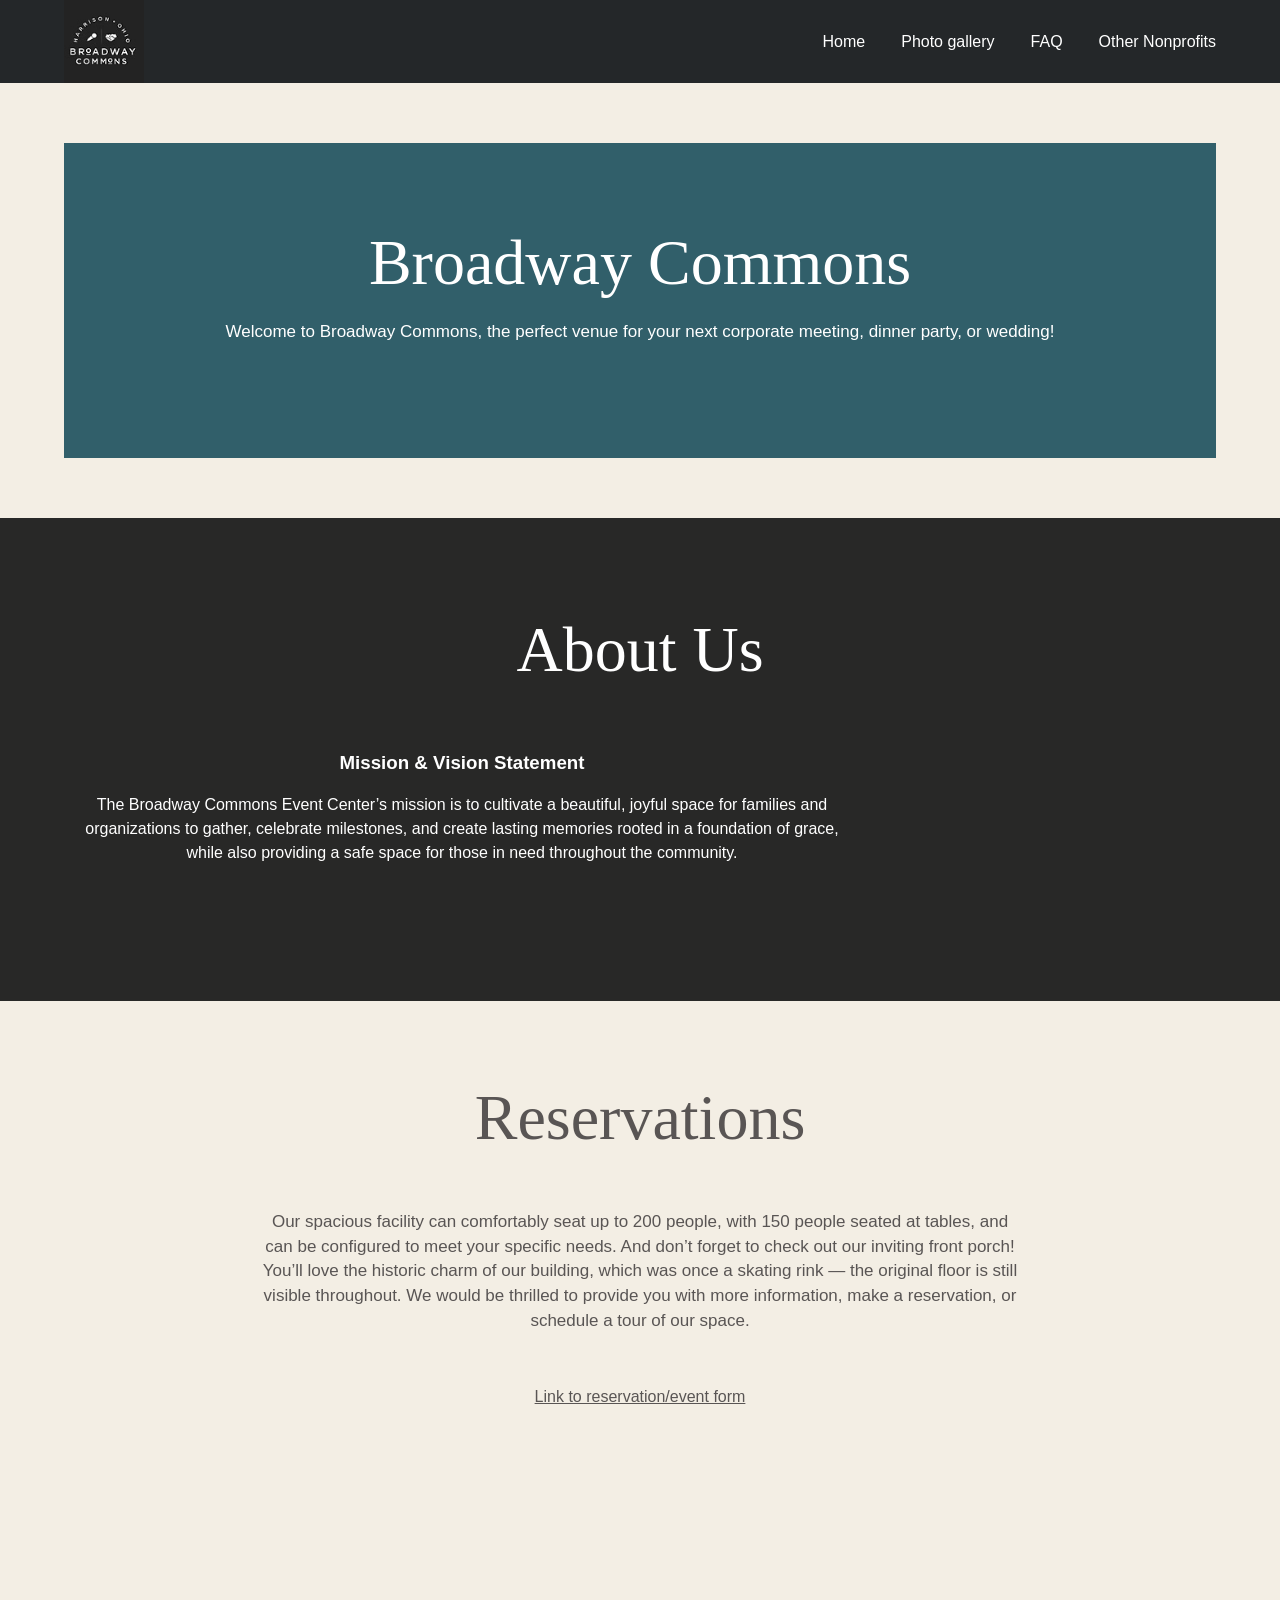
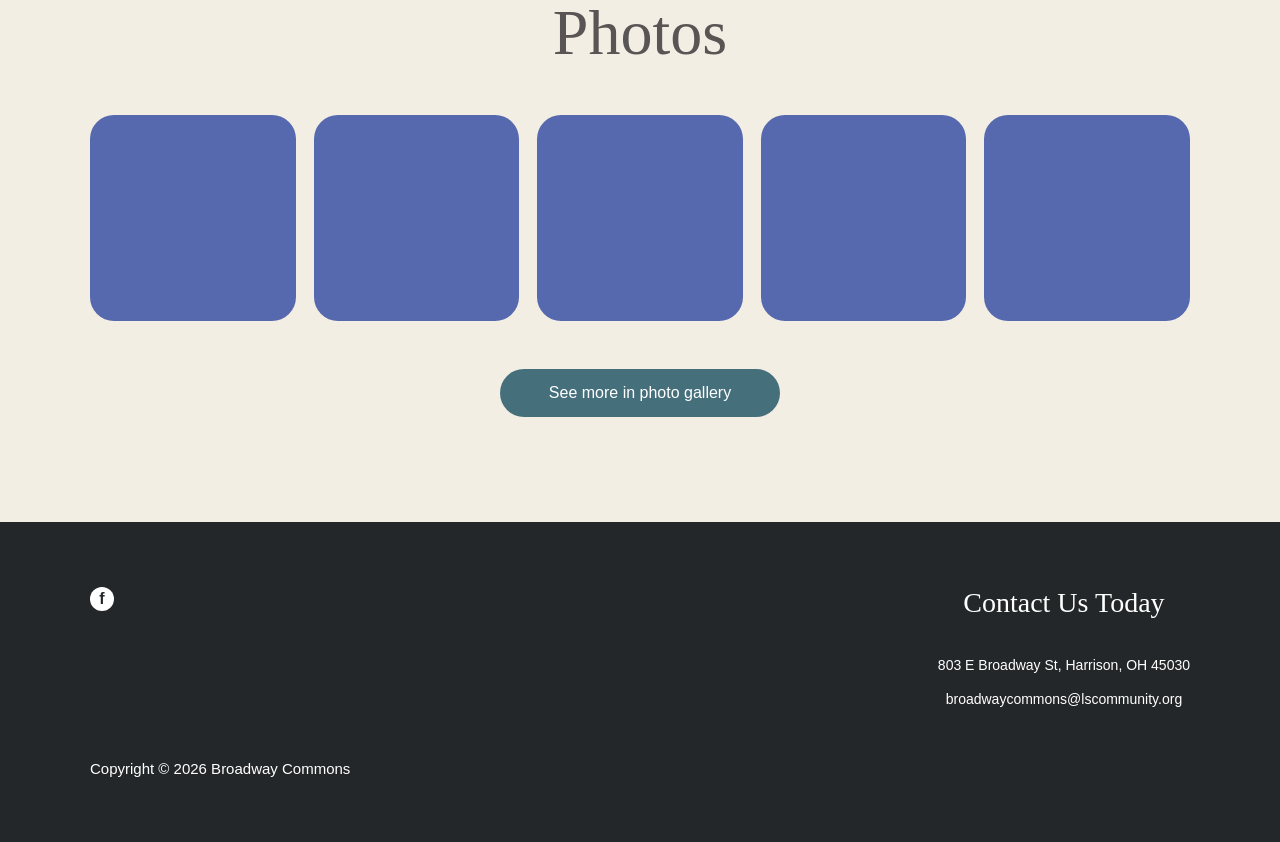
==== index.html @ 58b5e984 "Update index.html" ====
<!DOCTYPE html>
<html lang="en">
<head>
  <meta charset="UTF-8">
  <meta name="viewport" content="width=device-width, initial-scale=1.0">

  <title>Broadway Commons</title>

  <link rel="stylesheet" href="styles.css">
  <script src="script.js" defer></script>
</head>

<body>

  <header class="site-header">
    <div class="header-container">

      <a class="logo" href="index.html" aria-label="Return to the Broadway Commons homepage">
  <img
    src="images/broadway-commons-logo.jpg"
    alt="Broadway Commons"
  >
</a>

      <button
        class="mobile-menu-button"
        type="button"
        aria-expanded="false"
        aria-controls="main-navigation"
      >
        Menu
      </button>

      <nav id="main-navigation" class="main-navigation">
        <a href="index.html" class="active">Home</a>
        <a href="photo-gallery.html">Photo gallery</a>
        <a href="faq.html">FAQ</a>

        <div class="nav-dropdown">
          <button
            class="dropdown-button"
            type="button"
            aria-expanded="false"
          >
            Other Nonprofits
          </button>

          <div class="dropdown-menu">
            <a
              href="https://reachoutpregnancy.com/"
              target="_blank"
              rel="noopener noreferrer"
            >
              Reach Out
            </a>

            <a
              href="https://www.lscommunity.org/cr"
              target="_blank"
              rel="noopener noreferrer"
            >
              Celebrate Recovery
            </a>

            <a
              href="https://www.lscommunity.org/localimpact"
              target="_blank"
              rel="noopener noreferrer"
            >
              Food Pantry
            </a>
          </div>
        </div>
      </nav>

    </div>
  </header>

  <main>

    <section class="hero">
      <div class="hero-content">
        <h1>Broadway Commons</h1>

        <p>
          <p>
  Welcome to Broadway Commons, the perfect venue for your next
  corporate meeting, dinner party, or wedding!
</p>
        </p>
      </div>
    </section>

    <section class="about">
      <div class="section-container">
        <h2>About Us</h2>

       <div class="statements combined-statement">
  <article>
    <h3>Mission &amp; Vision Statement</h3>

    <p>
      The Broadway Commons Event Center’s mission is to cultivate
      a beautiful, joyful space for families and organizations to
      gather, celebrate milestones, and create lasting memories
      rooted in a foundation of grace, while also providing a safe
      space for those in need throughout the community.
    </p>
  </article>
</div>
          </article>
        </div>
      </div>
    </section>

    <section class="reservations">
      <div class="section-container">
        <h2>Reservations</h2>

        <p>
  Our spacious facility can comfortably seat up to 200 people,
  with 150 people seated at tables, and can be configured to meet
  your specific needs. And don’t forget to check out our inviting
  front porch! You’ll love the historic charm of our building,
  which was once a skating rink &mdash; the original floor is still
  visible throughout. We would be thrilled to provide you with more
  information, make a reservation, or schedule a tour of our space.
</p>

        <a class="btn" href="https://lscommunity.churchcenter.com/people/forms/927843">
  Link to reservation/event form
</a>
      </div>
    </section>

    <section class="photos">
      <div class="section-container">

        <!-- This heading is centered. -->
        <h2>Photos</h2>

        <div class="photo-grid">
          <div class="photo-placeholder"></div>
          <div class="photo-placeholder"></div>
          <div class="photo-placeholder"></div>
          <div class="photo-placeholder"></div>
          <div class="photo-placeholder"></div>
        </div>

        <a class="page-button" href="photo-gallery.html">
          See more in photo gallery
        </a>
      </div>
    </section>

  </main>

  <footer class="site-footer">
    <div class="footer-container">

      <div class="footer-left">
        <a class="facebook-icon" href="https://www.facebook.com/broadwaycommonsharrison/" aria-label="Facebook">
          f
        </a>

        <p>Copyright © 2026 Broadway Commons</p>
      </div>

      <div class="footer-contact">
        <h2>Contact Us Today</h2>

        <address>
          <span>803 E Broadway St,
Harrison, OH 45030</span>
          <span>broadwaycommons@lscommunity.org</span>
        </address>
      </div>

    </div>
  </footer>

</body>
</html>
---- styles.css ----
:root {
  --header-color: #242729;
  --dark-section: #282827;
  --hero-color: #315f6a;
  --page-background: #f3eee4;
  --heading-color: #595554;
  --button-color: #466f7c;
  --photo-color: #5669ae;
  --white: #ffffff;
}

* {
  box-sizing: border-box;
}

html {
  scroll-behavior: smooth;
}

body {
  margin: 0;
  background-color: var(--page-background);
  color: var(--heading-color);
  font-family: Arial, Helvetica, sans-serif;
}

a {
  color: inherit;
}

button {
  font: inherit;
}

h1,
h2,
h3,
p {
  margin-top: 0;
}

/* Header and navigation */

.site-header {
  width: 100%;
  background-color: var(--header-color);
  color: var(--white);
}

.header-container {
  width: min(1180px, 90%);
  min-height: 82px;
  margin: 0 auto;

  display: flex;
  align-items: center;
  justify-content: space-between;
}

.logo {
  color: var(--white);
  font-size: 12px;
  text-decoration: none;
}

.main-navigation {
  display: flex;
  align-items: center;
  gap: 36px;
}

.main-navigation > a,
.dropdown-button {
  border: 0;
  padding: 10px 0;
  background: transparent;
  color: var(--white);
  font-size: 16px;
  text-decoration: none;
  cursor: pointer;
}

.main-navigation > a:hover,
.main-navigation > a:focus-visible,
.dropdown-button:hover,
.dropdown-button:focus-visible {
  color: var(--white);
}

.main-navigation .active {
  color: var(--white);
}

.mobile-menu-button {
  display: none;
}

/* Other Nonprofits dropdown */

.nav-dropdown {
  position: relative;
}

.dropdown-button {
  display: block;
}

.dropdown-menu {
  position: absolute;
  top: 100%;
  right: 0;
  z-index: 100;

  min-width: 230px;
  padding: 10px 0;

  background-color: #000000;

  visibility: hidden;
  opacity: 0;
  pointer-events: none;

  transition:
    opacity 0.15s ease,
    visibility 0.15s ease;
}

/*
  This fills the small gap between the navigation item
  and the dropdown so the menu does not close unexpectedly.
*/
.dropdown-menu::before {
  content: "";
  position: absolute;
  right: 0;
  bottom: 100%;
  width: 100%;
  height: 10px;
}

.nav-dropdown:hover .dropdown-menu,
.nav-dropdown:focus-within .dropdown-menu,
.nav-dropdown.dropdown-open .dropdown-menu {
  visibility: visible;
  opacity: 1;
  pointer-events: auto;
}

.dropdown-menu a {
  display: block;
  width: 100%;
  padding: 12px 20px;

  background-color: #000000;
  color: var(--white);

  font-size: 16px;
  text-align: left;
  text-decoration: none;
  white-space: nowrap;
}

/* Links stay black and white when hovered. */

.dropdown-menu a:hover,
.dropdown-menu a:focus-visible {
  background-color: #000000;
  color: var(--white);
}

/* Hero */

.hero {
  padding: 60px 5%;
  background-color: var(--page-background);
}

.hero-content {
  min-height: 315px;
  padding: 85px 25px 60px;

  background-color: var(--hero-color);
  color: var(--white);

  text-align: center;
}

.hero h1 {
  margin-bottom: 22px;
  font-family: Georgia, "Times New Roman", serif;
  font-size: clamp(44px, 5vw, 70px);
  font-weight: 400;
  line-height: 1.1;
}

.hero p {
  margin-bottom: 0;
  font-size: 17px;
  line-height: 1.35;
}

/* Shared section styling */

.section-container {
  width: min(1160px, 90%);
  margin: 0 auto;
}

.about h2,
.reservations h2,
.photos h2 {
  font-family: Georgia, "Times New Roman", serif;
  font-size: clamp(45px, 5vw, 68px);
  font-weight: 400;
}

/* About section */

.about {
  padding: 95px 20px 120px;
  background-color: var(--dark-section);
  color: var(--white);
  text-align: center;
}

.about h2 {
  margin-bottom: 65px;
}

.about-columns {
  display: grid;
  grid-template-columns: repeat(2, 1fr);
  gap: 90px;
}

.about-column h3 {
  margin-bottom: 14px;
  font-size: 31px;
  font-weight: 400;
}

.about-column p {
  margin-bottom: 0;
  font-size: 17px;
  line-height: 1.4;
}

/* Reservations */

.reservations {
  padding: 80px 20px 120px;
  background-color: var(--page-background);
  text-align: center;
}

.reservations h2 {
  margin-bottom: 55px;
}

.reservations p {
  max-width: 730px;
  margin: 0 auto 55px;
  font-size: 17px;
  line-height: 1.45;
}

.page-button {
  display: inline-flex;
  min-width: 280px;
  min-height: 48px;
  padding: 12px 30px;

  align-items: center;
  justify-content: center;

  border-radius: 30px;
  background-color: var(--button-color);
  color: var(--white);

  font-size: 16px;
  text-decoration: none;
}

.page-button:hover,
.page-button:focus-visible {
  background-color: var(--button-color);
  color: var(--white);
}

/* Photos */

.photos {
  padding: 70px 20px 105px;
  background-color: var(--page-background);
  text-align: center;
}

/*
  The heading is centered over the entire photo section.
  There is no left padding or transform applied to it.
*/
.photos h2 {
  width: 100%;
  margin: 0 auto 45px;
  padding: 0;
  text-align: center;
}

.photo-grid {
  display: grid;
  grid-template-columns: repeat(5, 1fr);
  gap: 18px;

  width: min(1100px, 100%);
  margin: 0 auto 48px;
}

.photo-placeholder {
  width: 100%;
  aspect-ratio: 1 / 1;

  border-radius: 24px;
  background-color: var(--photo-color);
}

/* Footer */

.site-footer {
  padding: 65px 20px;
  background-color: var(--header-color);
  color: var(--white);
}

.footer-container {
  width: min(1100px, 90%);
  min-height: 190px;
  margin: 0 auto;

  display: flex;
  justify-content: space-between;
}

.footer-left {
  display: flex;
  flex-direction: column;
  justify-content: space-between;
}

.facebook-icon {
  display: flex;
  width: 24px;
  height: 24px;

  align-items: center;
  justify-content: center;

  border-radius: 50%;
  background-color: var(--white);
  color: var(--header-color);

  font-family: Arial, Helvetica, sans-serif;
  font-weight: 700;
  text-decoration: none;
}

.footer-left p {
  margin-bottom: 0;
  font-size: 15px;
}

.footer-contact {
  text-align: center;
}

.footer-contact h2 {
  margin-bottom: 38px;
  font-family: Georgia, "Times New Roman", serif;
  font-size: 28px;
  font-weight: 400;
}

.footer-contact address {
  display: flex;
  flex-direction: column;
  gap: 18px;

  font-size: 14px;
  font-style: normal;
}

/* Keyboard focus */

a:focus-visible,
button:focus-visible {
  outline: 3px solid #9ebcc4;
  outline-offset: 4px;
}

/* Tablet */

@media (max-width: 850px) {
  .main-navigation {
    gap: 22px;
  }

  .main-navigation > a,
  .dropdown-button {
    font-size: 14px;
  }

  .about-columns {
    gap: 40px;
  }

  .photo-grid {
    grid-template-columns: repeat(3, 1fr);
  }
}

/* Mobile */

@media (max-width: 650px) {
  .header-container {
    min-height: 70px;
    flex-wrap: wrap;
  }

  .mobile-menu-button {
    display: block;
    border: 1px solid var(--white);
    border-radius: 4px;
    padding: 7px 14px;

    background: transparent;
    color: var(--white);
    cursor: pointer;
  }

  .main-navigation {
    display: none;
    width: 100%;
    padding: 15px 0 25px;

    flex-direction: column;
    align-items: flex-start;
    gap: 12px;
  }

  .main-navigation.navigation-open {
    display: flex;
  }

  .nav-dropdown {
    width: 100%;
  }

  .dropdown-menu {
    position: static;
    display: none;

    width: 100%;
    min-width: 0;
    margin-top: 8px;

    visibility: visible;
    opacity: 1;
  }

  .nav-dropdown.dropdown-open .dropdown-menu {
    display: block;
  }

  .nav-dropdown:hover .dropdown-menu {
    display: none;
  }

  .nav-dropdown.dropdown-open:hover .dropdown-menu {
    display: block;
  }

  .hero {
    padding: 30px 0;
  }

  .hero-content {
    min-height: 280px;
    padding: 75px 25px 50px;
  }

  .hero p br,
  .about-column p br {
    display: none;
  }

  .about {
    padding: 65px 20px 80px;
  }

  .about h2 {
    margin-bottom: 45px;
  }

  .about-columns {
    grid-template-columns: 1fr;
    gap: 50px;
  }

  .about-column h3 {
    font-size: 26px;
  }

  .about-column p {
    max-width: 360px;
    margin: 0 auto;
  }

  .reservations {
    padding: 65px 20px 85px;
  }

  .reservations h2 {
    margin-bottom: 35px;
  }

  .photos {
    padding: 60px 20px 80px;
  }

  .photos h2 {
    margin-bottom: 35px;
  }

  .photo-grid {
    grid-template-columns: repeat(2, 1fr);
    max-width: 390px;
  }

  .photo-placeholder:last-child {
    grid-column: 1 / -1;
    width: calc((100% - 18px) / 2);
    justify-self: center;
  }

  .page-button {
    min-width: 240px;
  }

  .footer-container {
    min-height: 210px;
    gap: 35px;
  }

  .footer-contact h2 {
    font-size: 23px;
  }
}
.logo {
  display: inline-flex;
  align-items: center;
  text-decoration: none;
}

.logo {
  display: inline-flex;
  align-items: center;
  flex-shrink: 0;
  text-decoration: none;
}

.logo img {
  display: block;
  width: 80px;
  height: auto;
  object-fit: contain;
}
/* Photo gallery page */

.gallery-page {
  min-height: 100vh;
  padding-bottom: 100px;
  overflow: hidden;
  background-color: var(--page-background);
}

/* Featured carousel */

.featured-gallery {
  width: min(1200px, 94%);
  margin: 0 auto;
  padding: 75px 20px 55px;
  text-align: center;
}

.featured-gallery h1 {
  margin: 0 0 45px;
  color: var(--heading-color);
  font-family: Georgia, "Times New Roman", serif;
  font-size: clamp(48px, 6vw, 76px);
  font-weight: 400;
}

.featured-carousel {
  position: relative;
  width: 100%;
  max-width: 1050px;
  margin: 0 auto;
}

.featured-stage {
  position: relative;
  height: 320px;
  overflow: hidden;
  perspective: 1000px;
}

.featured-slide {
  position: absolute;
  top: 50%;
  left: 50%;

  width: 430px;
  height: 255px;

  display: flex;
  align-items: center;
  justify-content: center;

  border-radius: 4px;
  background-color: #6679a9;
  color: var(--white);

  font-size: 20px;

  opacity: 0;
  transform: translate(-50%, -50%) scale(0.65);
  transition:
    transform 0.7s ease,
    opacity 0.7s ease,
    filter 0.7s ease;

  box-shadow: 0 12px 30px rgba(0, 0, 0, 0.14);
}

.featured-slide:nth-child(2n) {
  background-color: #55757b;
}

.featured-slide:nth-child(3n) {
  background-color: #968b76;
}

.featured-slide img {
  width: 100%;
  height: 100%;
  border-radius: inherit;
  object-fit: cover;
}

.featured-arrow,
.event-arrow {
  position: absolute;
  z-index: 20;

  display: flex;
  align-items: center;
  justify-content: center;

  width: 46px;
  height: 46px;

  border: 0;
  border-radius: 50%;

  background-color: rgba(255, 255, 255, 0.88);
  color: #4a4a4a;

  font-size: 21px;
  cursor: pointer;

  box-shadow: 0 3px 10px rgba(0, 0, 0, 0.18);
}

.featured-arrow {
  top: 50%;
  transform: translateY(-50%);
}

.featured-previous {
  left: 12px;
}

.featured-next {
  right: 12px;
}

.featured-dots {
  display: flex;
  justify-content: center;
  gap: 9px;
  margin-top: 15px;
}

.featured-dot {
  width: 9px;
  height: 9px;
  border: 0;
  border-radius: 50%;

  background-color: #b2b2b2;
  cursor: pointer;
}

.featured-dot.active {
  background-color: var(--button-color);
}

/* Divider */

.gallery-divider {
  width: min(900px, 82%);
  margin: 10px auto 40px;
  border-top: 5px dotted #555555;
}

/* Event galleries */

.event-galleries {
  width: min(1080px, 90%);
  margin: 0 auto;
}

.event-gallery {
  margin-bottom: 62px;
}

.event-gallery h2 {
  margin: 0 0 22px;
  color: #4f4f4f;
  font-size: clamp(25px, 3vw, 37px);
  font-weight: 400;
}

.event-carousel {
  position: relative;
}

.event-track {
  display: grid;
  grid-auto-flow: column;
  grid-template-rows: repeat(2, 150px);
  grid-auto-columns: 170px;
  gap: 8px;

  overflow-x: auto;
  overscroll-behavior-inline: contain;
  scroll-behavior: smooth;
  scroll-snap-type: inline mandatory;

  scrollbar-width: none;
}

.event-track::-webkit-scrollbar {
  display: none;
}

.event-photo {
  min-width: 0;
  overflow: hidden;

  display: flex;
  align-items: center;
  justify-content: center;

  background-color: #6579aa;
  color: var(--white);

  font-size: 14px;
  scroll-snap-align: start;
}

.event-photo:nth-child(3n + 2) {
  background-color: #708e92;
}

.event-photo:nth-child(3n + 3) {
  background-color: #9a8d79;
}

.event-photo img {
  width: 100%;
  height: 100%;
  object-fit: cover;
}

.event-arrow {
  top: 50%;
  transform: translateY(-50%);
}

.event-previous {
  left: -23px;
}

.event-next {
  right: -23px;
}

.event-arrow:disabled {
  visibility: hidden;
  opacity: 0;
}

/* Gallery button hover */

.featured-arrow:hover,
.featured-arrow:focus-visible,
.event-arrow:hover,
.event-arrow:focus-visible {
  background-color: var(--white);
  color: #222222;
}

/* Gallery tablet layout */

@media (max-width: 850px) {
  .featured-stage {
    height: 280px;
  }

  .featured-slide {
    width: 350px;
    height: 220px;
  }

  .event-track {
    grid-template-rows: repeat(2, 135px);
    grid-auto-columns: 150px;
  }
}

/* Gallery mobile layout */

@media (max-width: 650px) {
  .gallery-page {
    padding-bottom: 65px;
  }

  .featured-gallery {
    width: 100%;
    padding: 55px 10px 40px;
  }

  .featured-gallery h1 {
    margin-bottom: 30px;
  }

  .featured-stage {
    height: 240px;
  }

  .featured-slide {
    width: 270px;
    height: 190px;
  }

  .featured-arrow {
    width: 39px;
    height: 39px;
  }

  .featured-previous {
    left: 5px;
  }

  .featured-next {
    right: 5px;
  }

  .gallery-divider {
    margin-bottom: 35px;
  }

  .event-galleries {
    width: 88%;
  }

  .event-gallery {
    margin-bottom: 48px;
  }

  .event-track {
    grid-template-rows: repeat(2, 115px);
    grid-auto-columns: 125px;
  }

  .event-previous {
    left: -18px;
  }

  .event-next {
    right: -18px;
  }

  .event-arrow {
    width: 38px;
    height: 38px;
    font-size: 17px;
  }
}

@media (prefers-reduced-motion: reduce) {
  .featured-slide,
  .event-track {
    transition: none;
    scroll-behavior: auto;
  }
}
/* FAQ page */

.faq-page {
  width: min(1150px, 90%);
  margin: 0 auto;
  padding: 25px 0 110px;
  color: #353231;
}

.faq-page > h1 {
  margin: 0 0 65px;
  text-align: center;

  color: var(--heading-color);
  font-family: Georgia, "Times New Roman", serif;
  font-size: clamp(58px, 7vw, 90px);
  font-weight: 400;
}

.faq-section {
  display: grid;
  grid-template-columns: minmax(280px, 0.8fr) minmax(380px, 1.2fr);
  gap: 100px;
  align-items: start;
}

.faq-section + .faq-section {
  margin-top: 85px;
}

.faq-content {
  max-width: 570px;
}

.faq-content h2 {
  margin: 0 0 12px;
  font-size: clamp(31px, 4vw, 43px);
  font-weight: 400;
}

.faq-item {
  padding: 16px 0 34px;
  border-bottom: 1px solid #888582;
}

.faq-item:last-of-type {
  border-bottom: 1px solid #888582;
}

.faq-number {
  margin: 0 0 5px;
  font-family: Georgia, "Times New Roman", serif;
  font-size: 24px;
}

.faq-item h3 {
  margin: 0 0 20px;
  font-family: Georgia, "Times New Roman", serif;
  font-size: 25px;
  line-height: 1.25;
}

.faq-item > p:not(.faq-number) {
  margin: 0 0 12px;
  font-size: 17px;
  line-height: 1.45;
}

.faq-item ul {
  margin: 8px 0 0;
  padding-left: 30px;
}

.faq-item li {
  margin-bottom: 7px;
  font-size: 17px;
  line-height: 1.3;
}

/* FAQ photo placeholders */

.faq-images {
  display: flex;
  flex-direction: column;
  align-items: center;
  gap: 45px;
  padding-top: 55px;
}

.faq-image-placeholder {
  width: min(310px, 100%);
  aspect-ratio: 1 / 1;

  display: flex;
  align-items: center;
  justify-content: center;

  border-radius: 24px;
  background-color: var(--photo-color);
  color: var(--white);

  font-size: 16px;
}

.faq-image-placeholder img {
  width: 100%;
  height: 100%;
  border-radius: inherit;
  object-fit: cover;
}

/* Second FAQ section */

.faq-space {
  grid-template-columns: minmax(380px, 1.2fr) minmax(280px, 0.8fr);
}

.faq-space .faq-images {
  padding-top: 100px;
}

.faq-contact-message {
  padding: 27px 10px 0;
}

.faq-contact-message h3 {
  margin: 0 0 3px;
  font-family: Georgia, "Times New Roman", serif;
  font-size: 23px;
}

.faq-contact-message p {
  max-width: 390px;
  margin: 0;
  font-size: 17px;
  line-height: 1.4;
}

/* FAQ tablet */

@media (max-width: 850px) {
  .faq-section,
  .faq-space {
    grid-template-columns: minmax(220px, 0.7fr) minmax(330px, 1.3fr);
    gap: 55px;
  }

  .faq-space {
    grid-template-columns: minmax(330px, 1.3fr) minmax(220px, 0.7fr);
  }

  .faq-image-placeholder {
    width: 240px;
  }
}

/* FAQ mobile */

@media (max-width: 650px) {
  .faq-page {
    width: 88%;
    padding-top: 45px;
    padding-bottom: 75px;
  }

  .faq-page > h1 {
    margin-bottom: 45px;
  }

  .faq-section,
  .faq-space {
    display: flex;
    flex-direction: column;
    gap: 40px;
  }

  .faq-section + .faq-section {
    margin-top: 65px;
  }

  .faq-renting .faq-images {
    order: 2;
  }

  .faq-renting .faq-content {
    order: 1;
  }

  .faq-space .faq-content {
    order: 1;
  }

  .faq-space .faq-images {
    order: 2;
  }

  .faq-content {
    width: 100%;
    max-width: none;
  }

  .faq-content h2 {
    font-size: 34px;
  }

  .faq-item h3 {
    font-size: 22px;
  }

  .faq-item > p:not(.faq-number),
  .faq-item li,
  .faq-contact-message p {
    font-size: 16px;
  }

  .faq-images,
  .faq-space .faq-images {
    width: 100%;
    padding-top: 0;

    display: grid;
    grid-template-columns: repeat(2, 1fr);
    gap: 15px;
  }

  .faq-image-placeholder {
    width: 100%;
  }
}

.combined-statement {
  grid-template-columns: 1fr;
  max-width: 760px;
}

.combined-statement article {
  width: 100%;
  max-width: 760px;
  margin: 0 auto;
}

.combined-statement p {
  line-height: 1.5;
}

.reservations p {
  max-width: 760px;
}
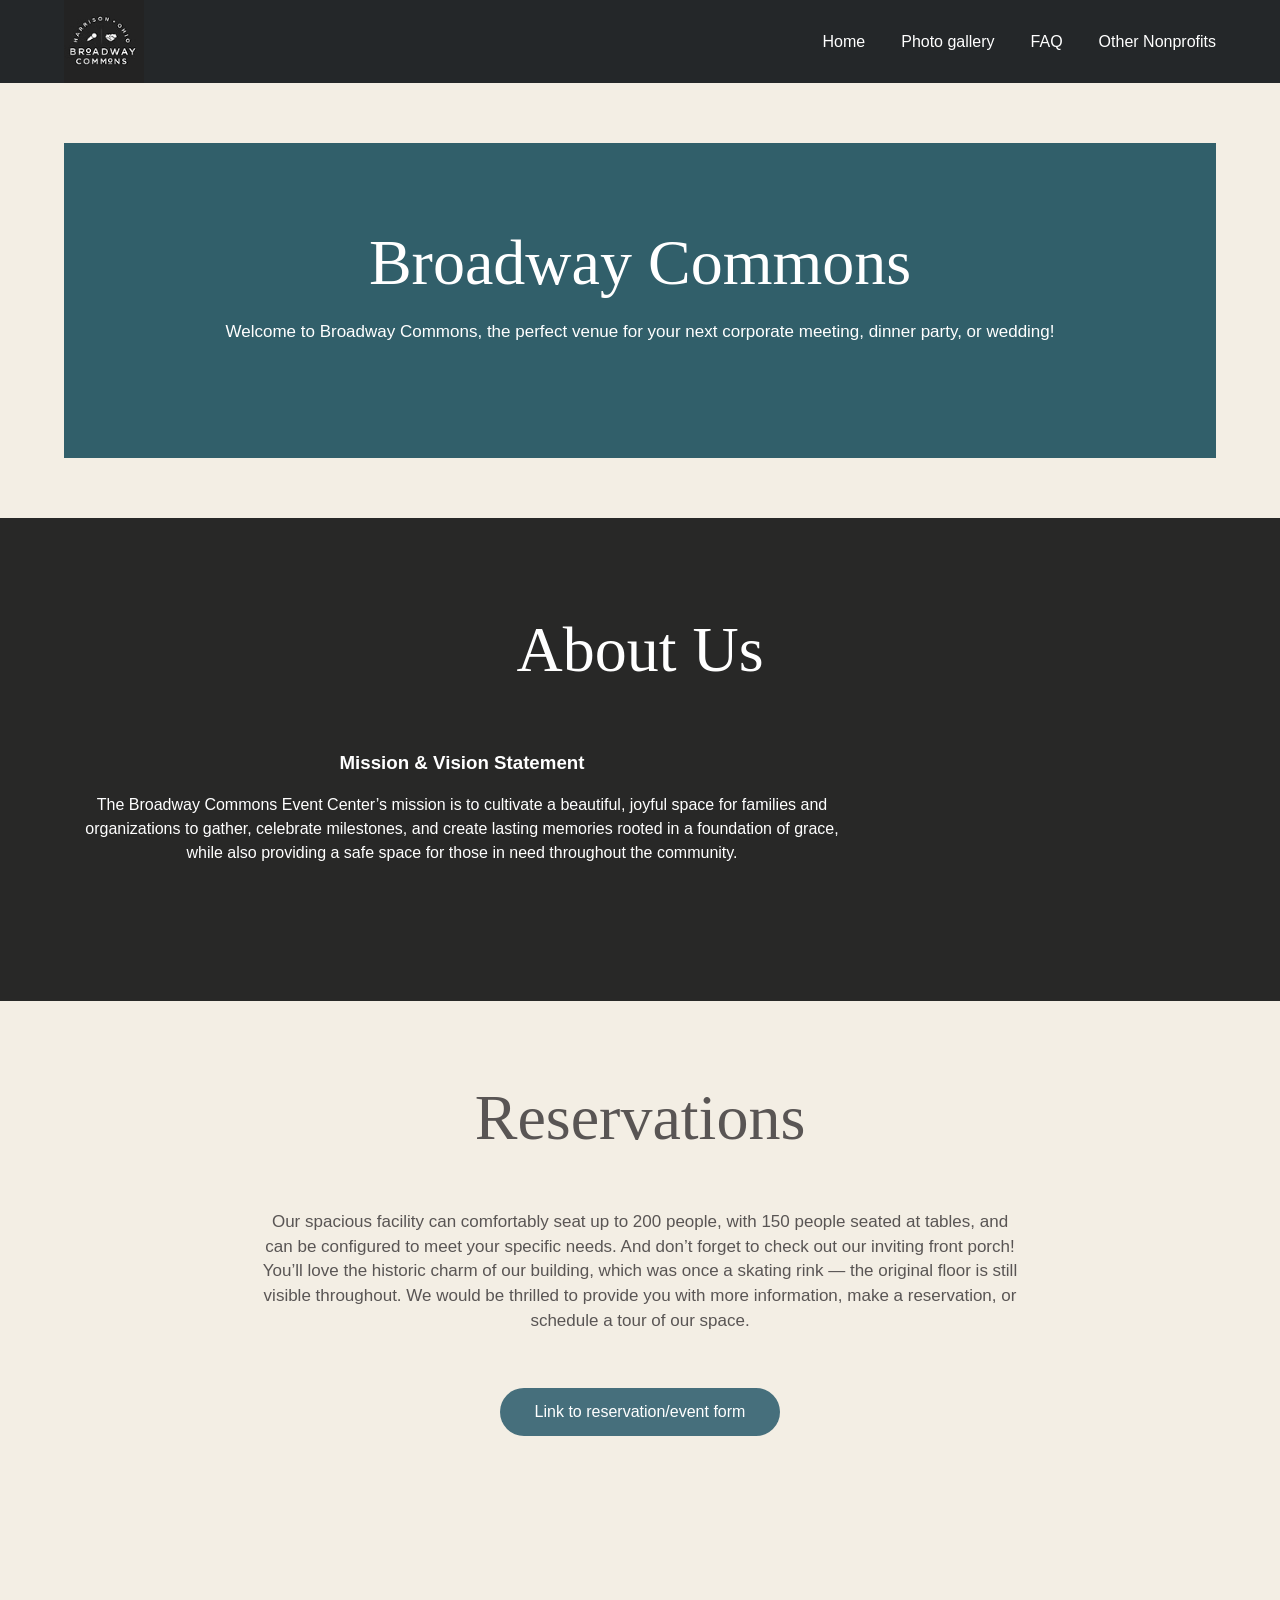
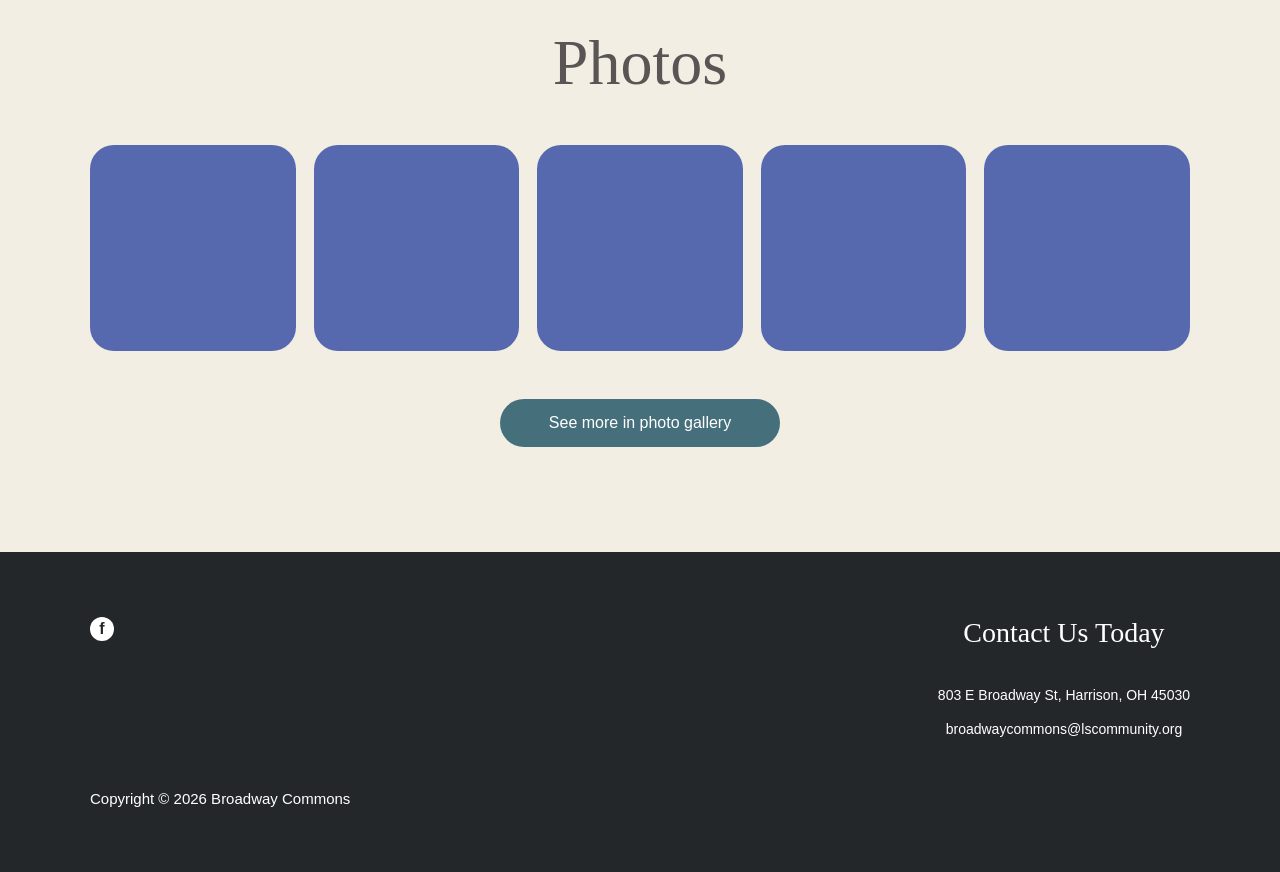
==== commit 86634d03: "Update index.html" ====
--- a/index.html
+++ b/index.html
@@ -127,7 +127,7 @@
   information, make a reservation, or schedule a tour of our space.
 </p>
 
-        <a class="btn" href="https://lscommunity.churchcenter.com/people/forms/927843">
+        <a class="page-button" href="https://lscommunity.churchcenter.com/people/forms/927843">
   Link to reservation/event form
 </a>
       </div>
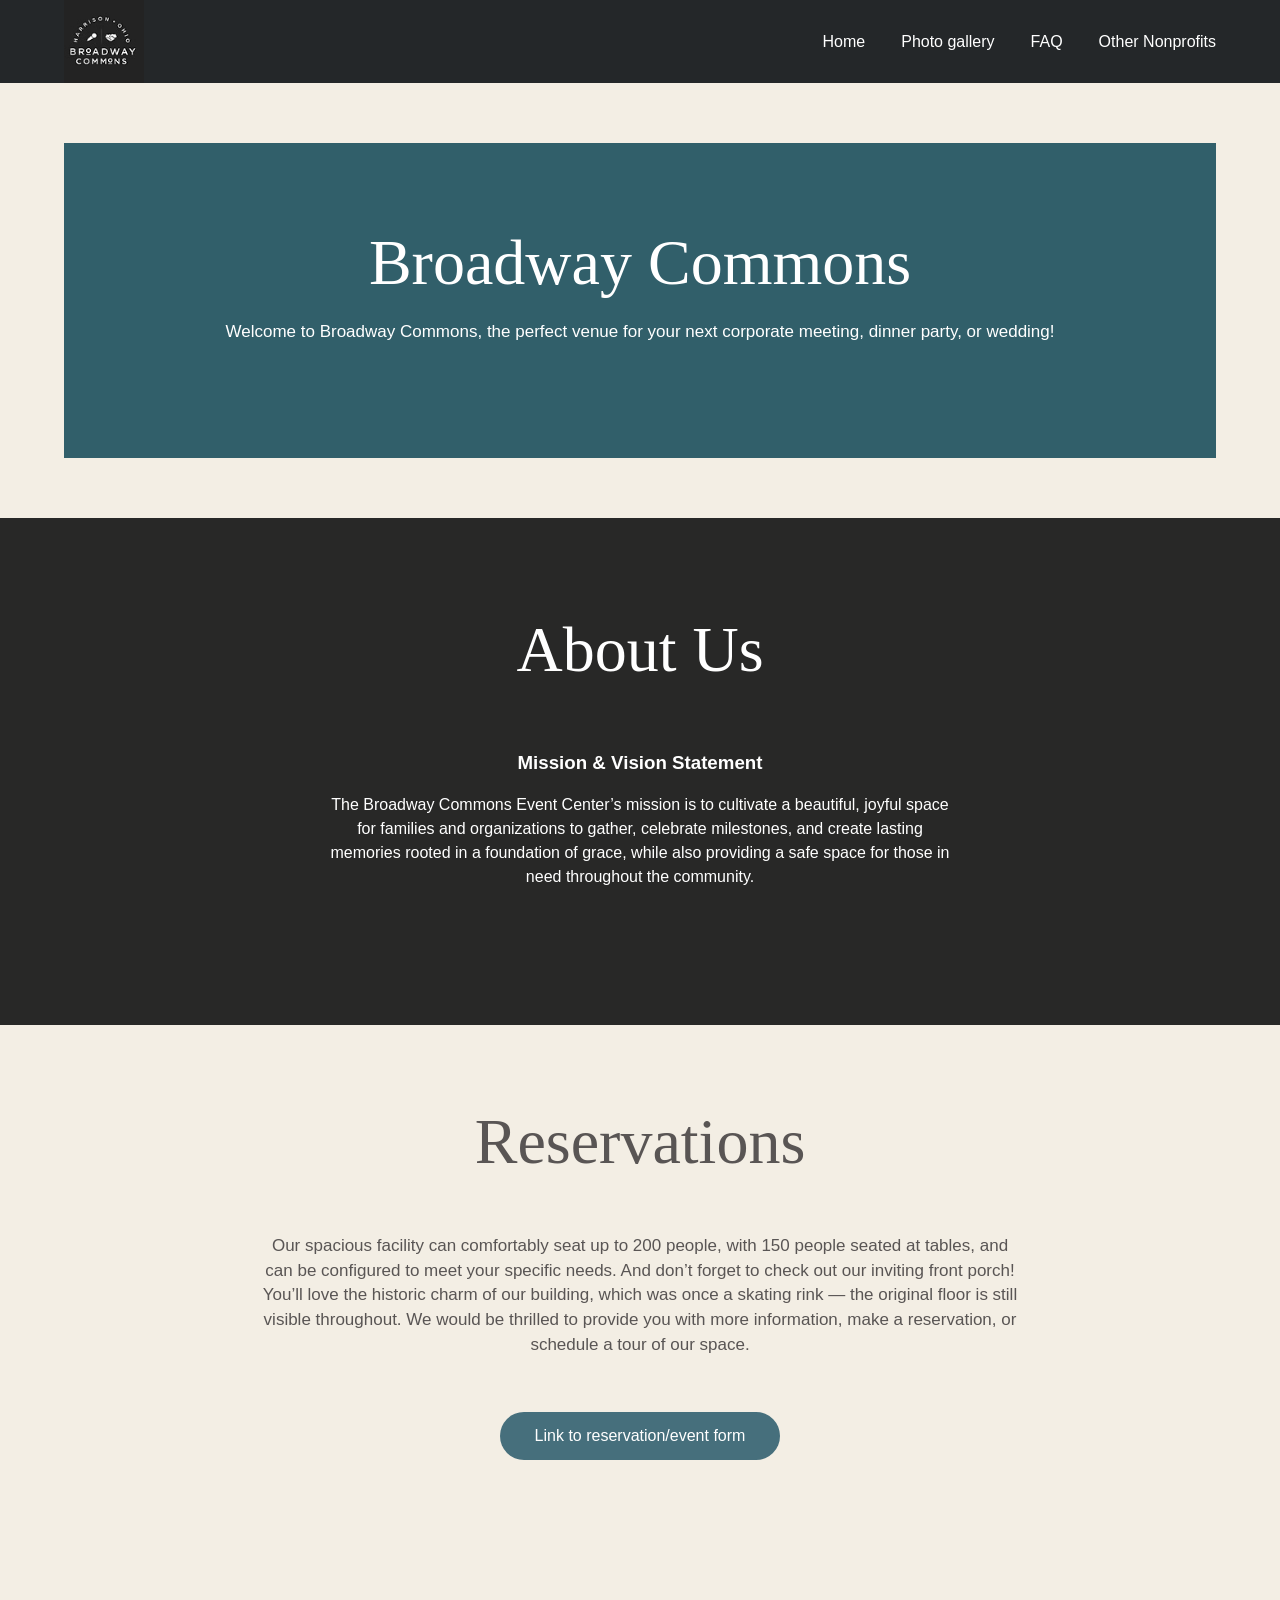
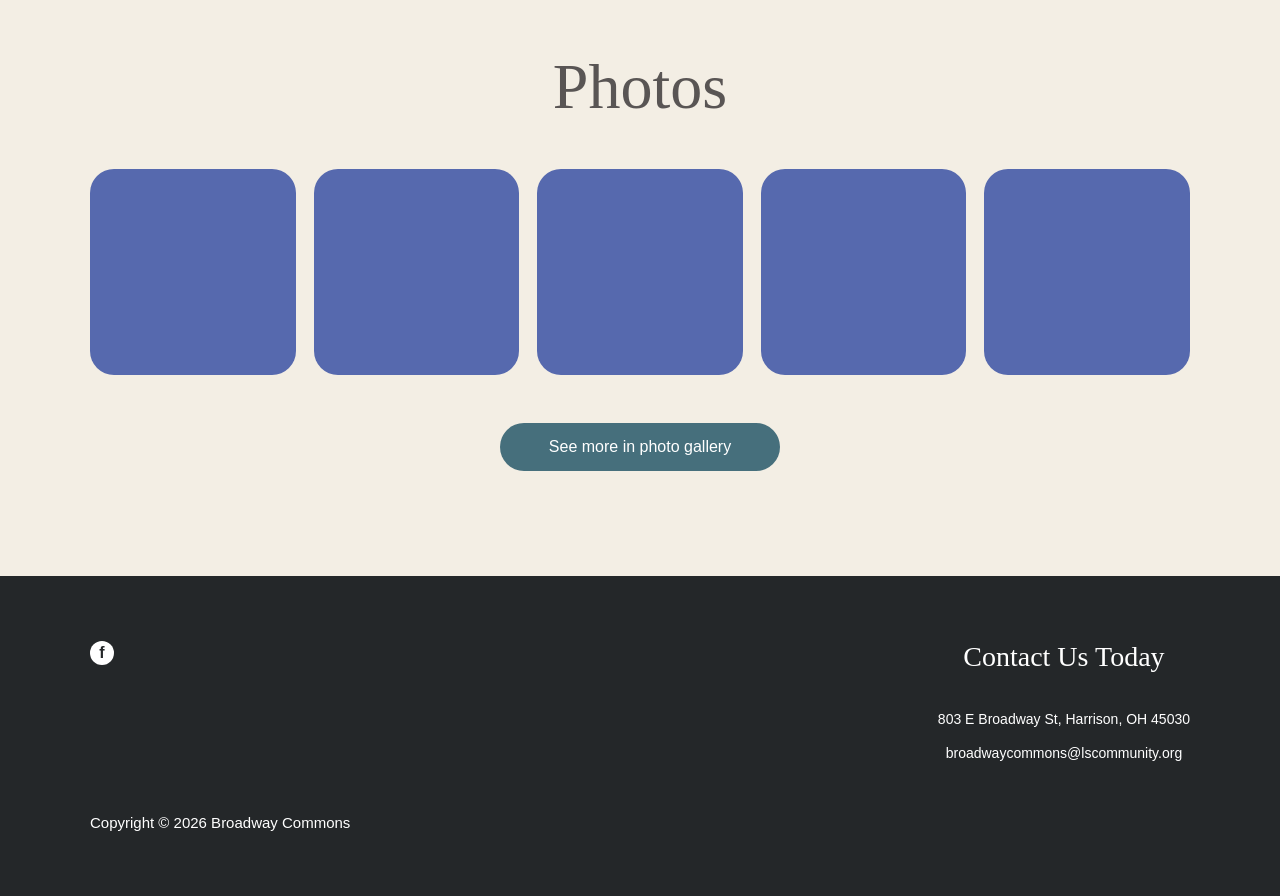
==== commit 63c37de6: "Hopefully the real fix" ====
--- a/index.html
+++ b/index.html
@@ -95,7 +95,7 @@
       <div class="section-container">
         <h2>About Us</h2>
 
-       <div class="statements combined-statement">
+       <div class="combined-statement">
   <article>
     <h3>Mission &amp; Vision Statement</h3>
 
@@ -107,11 +107,10 @@
       space for those in need throughout the community.
     </p>
   </article>
-</div>
-          </article>
+         </div>
         </div>
       </div>
-    </section>
+  </section>
 
     <section class="reservations">
       <div class="section-container">
--- a/styles.css
+++ b/styles.css
@@ -1162,4 +1162,24 @@
 
 .reservations p {
   max-width: 760px;
+}
+
+.combined-statement p {
+  text-align: center;
+  max-width: 42rem;
+  margin-inline: auto;
+}
+
+.about .combined-statement {
+  width: 100%;
+  max-width: 42rem;
+  margin-inline: auto;
+  padding-inline: 1rem;
+  box-sizing: border-box;
+  text-align: center;
+}
+
+.about .combined-statement p {
+  text-align: center;
+  margin-inline: auto;
 }
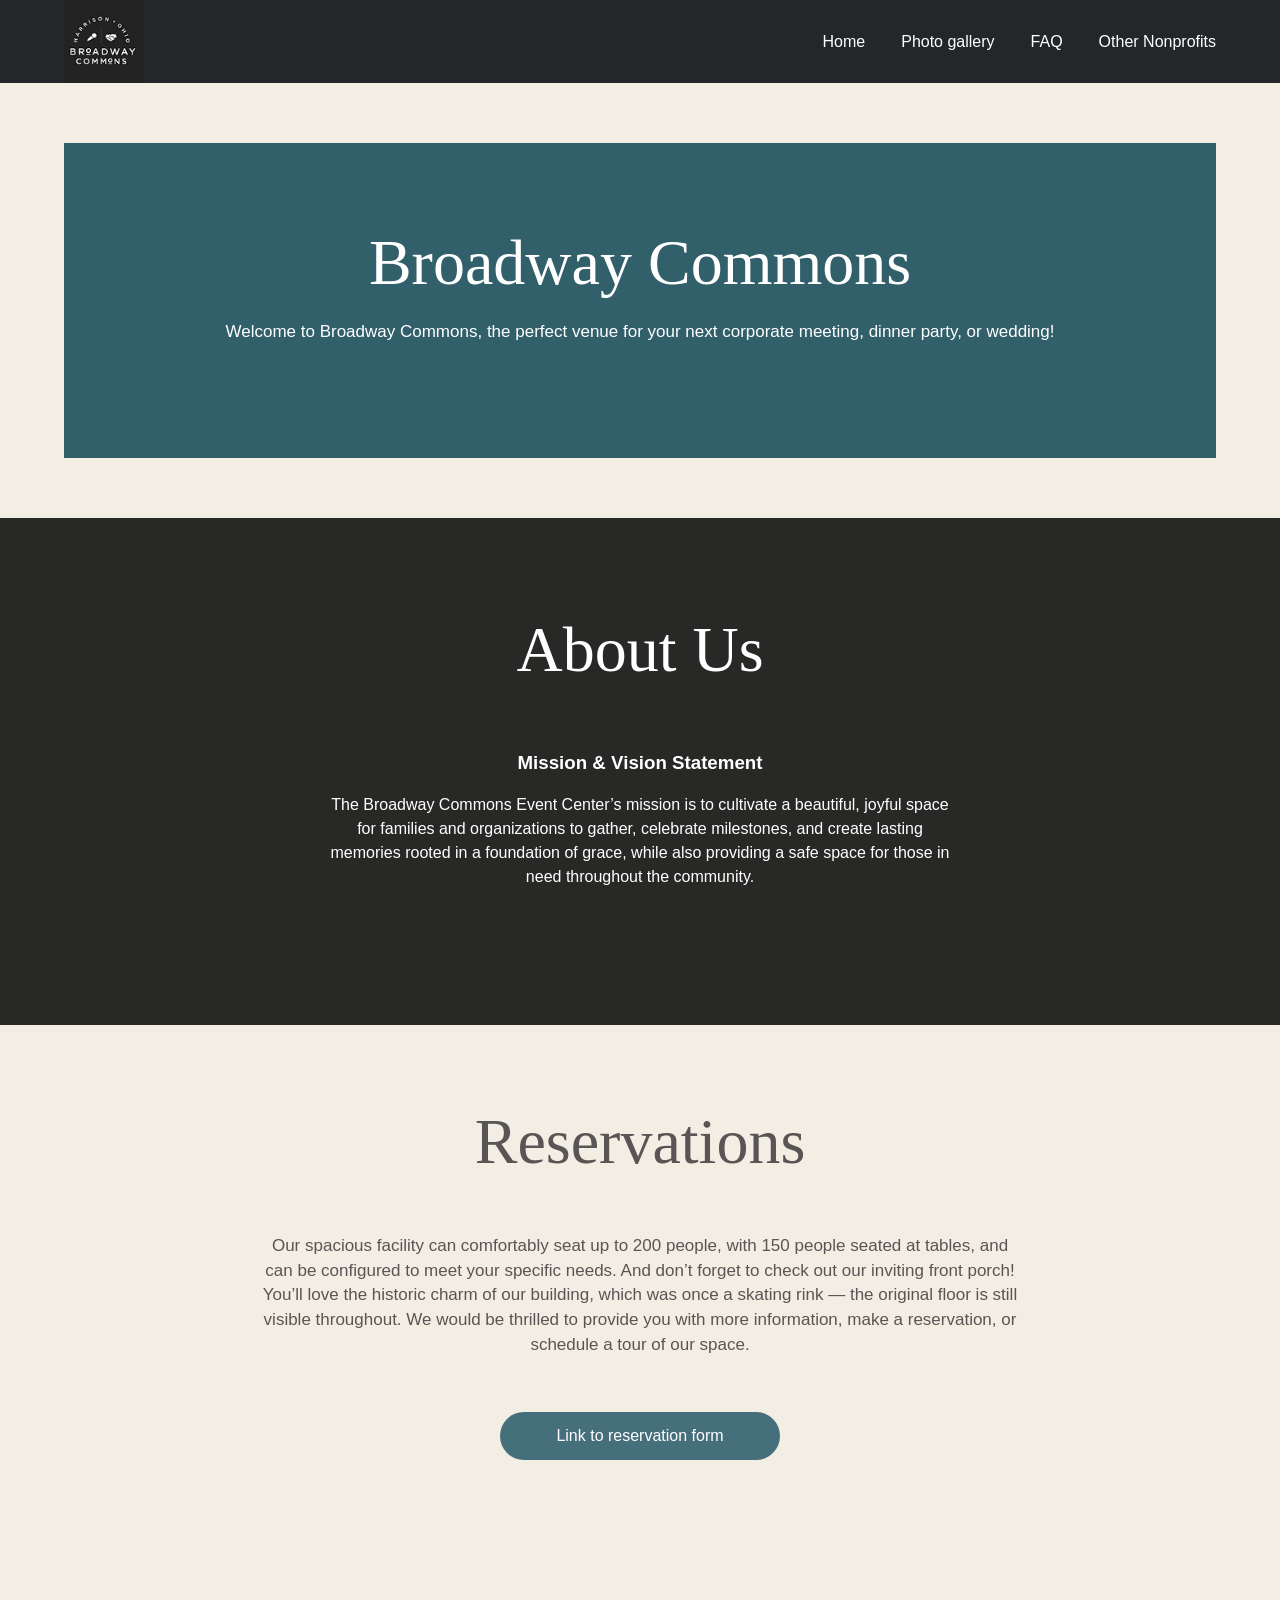
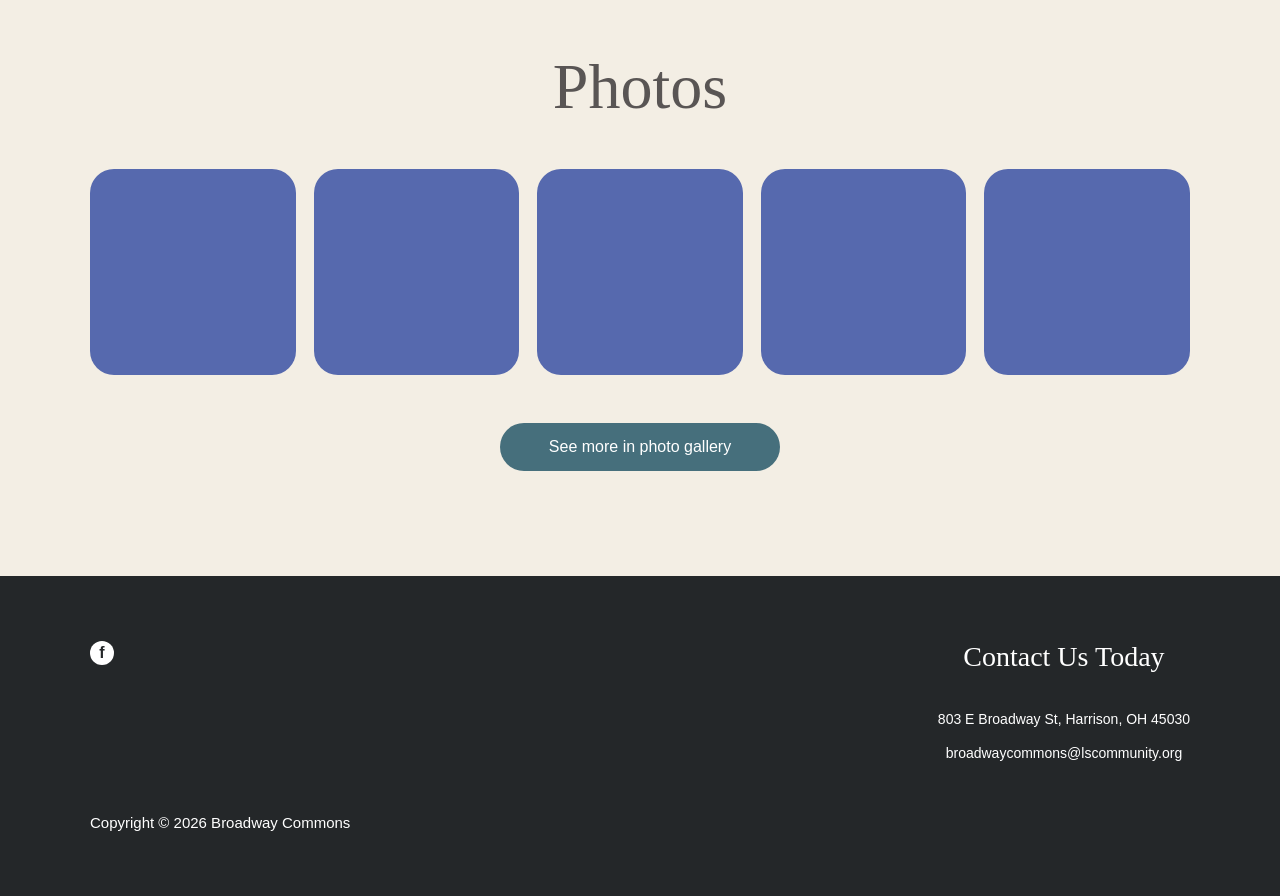
==== commit 77a4d97c: "Update index.html" ====
--- a/index.html
+++ b/index.html
@@ -127,7 +127,7 @@
 </p>
 
         <a class="page-button" href="https://lscommunity.churchcenter.com/people/forms/927843">
-  Link to reservation/event form
+  Link to reservation form
 </a>
       </div>
     </section>
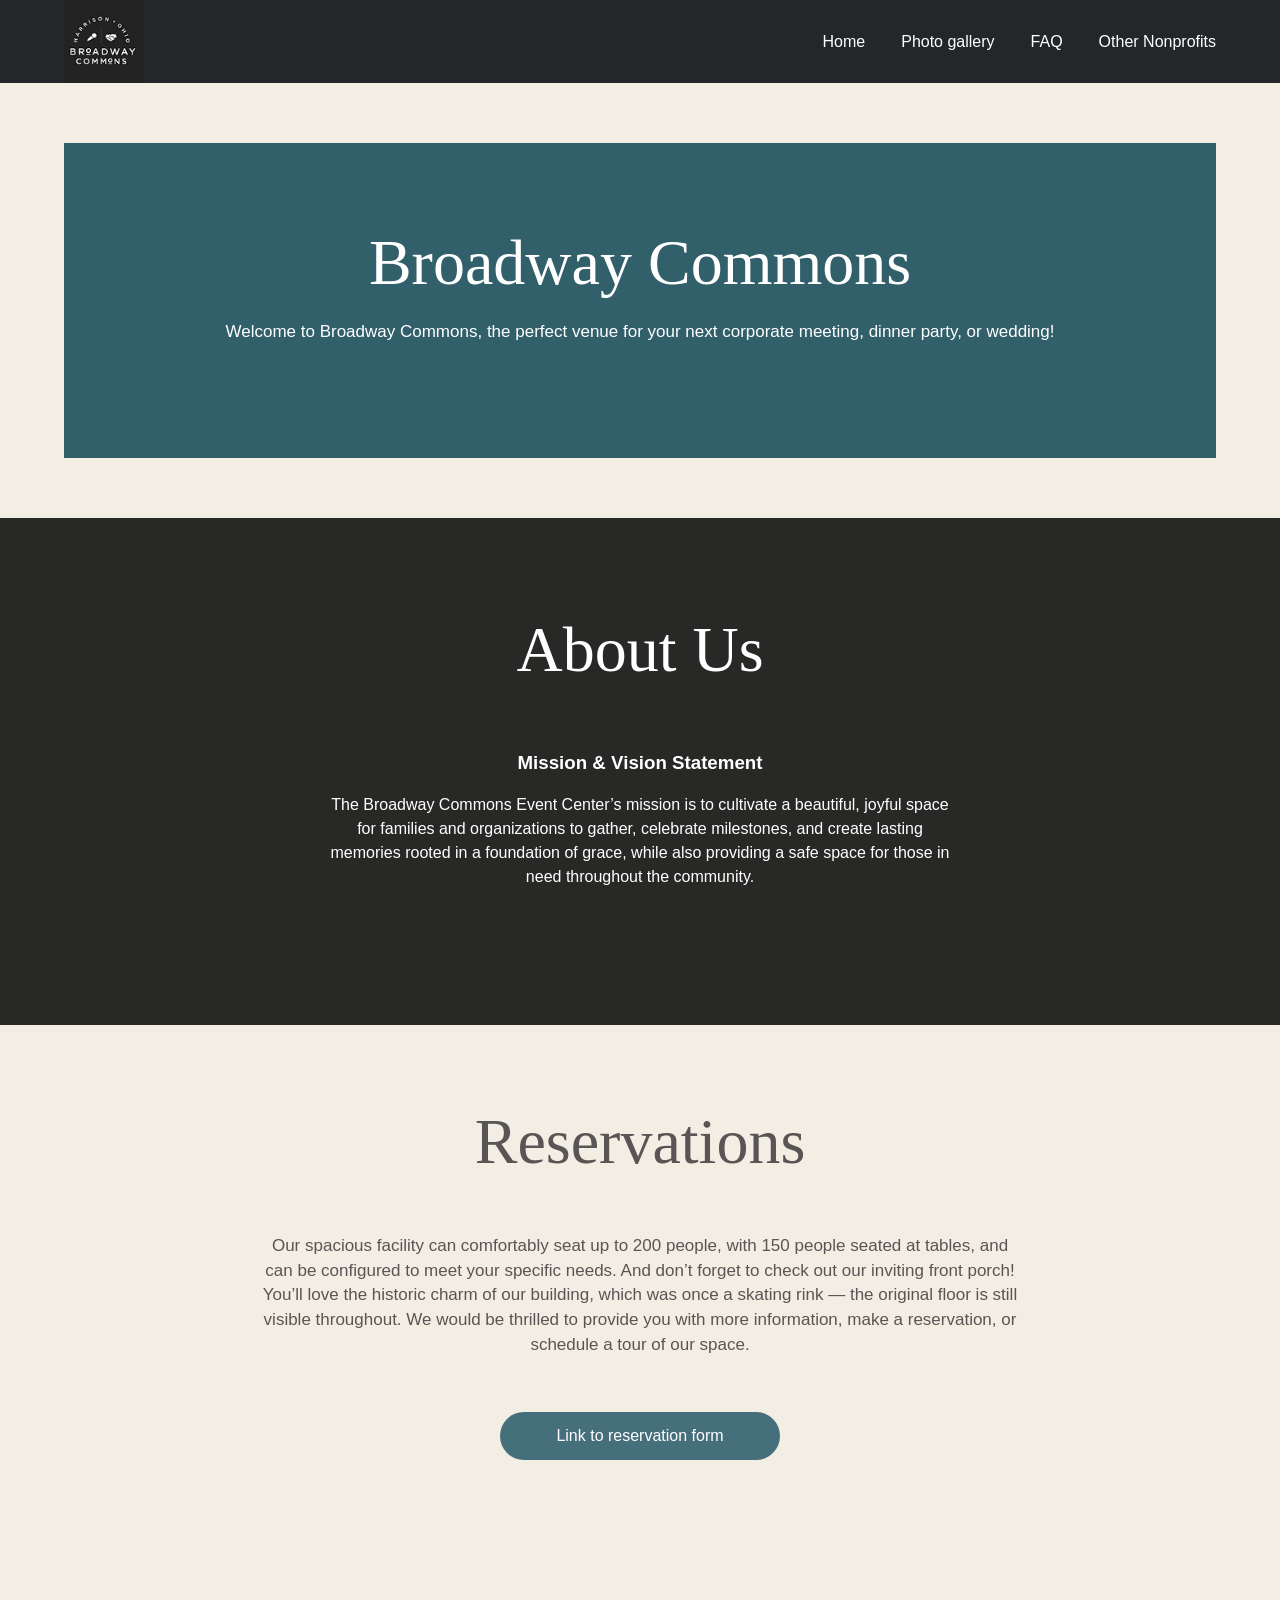
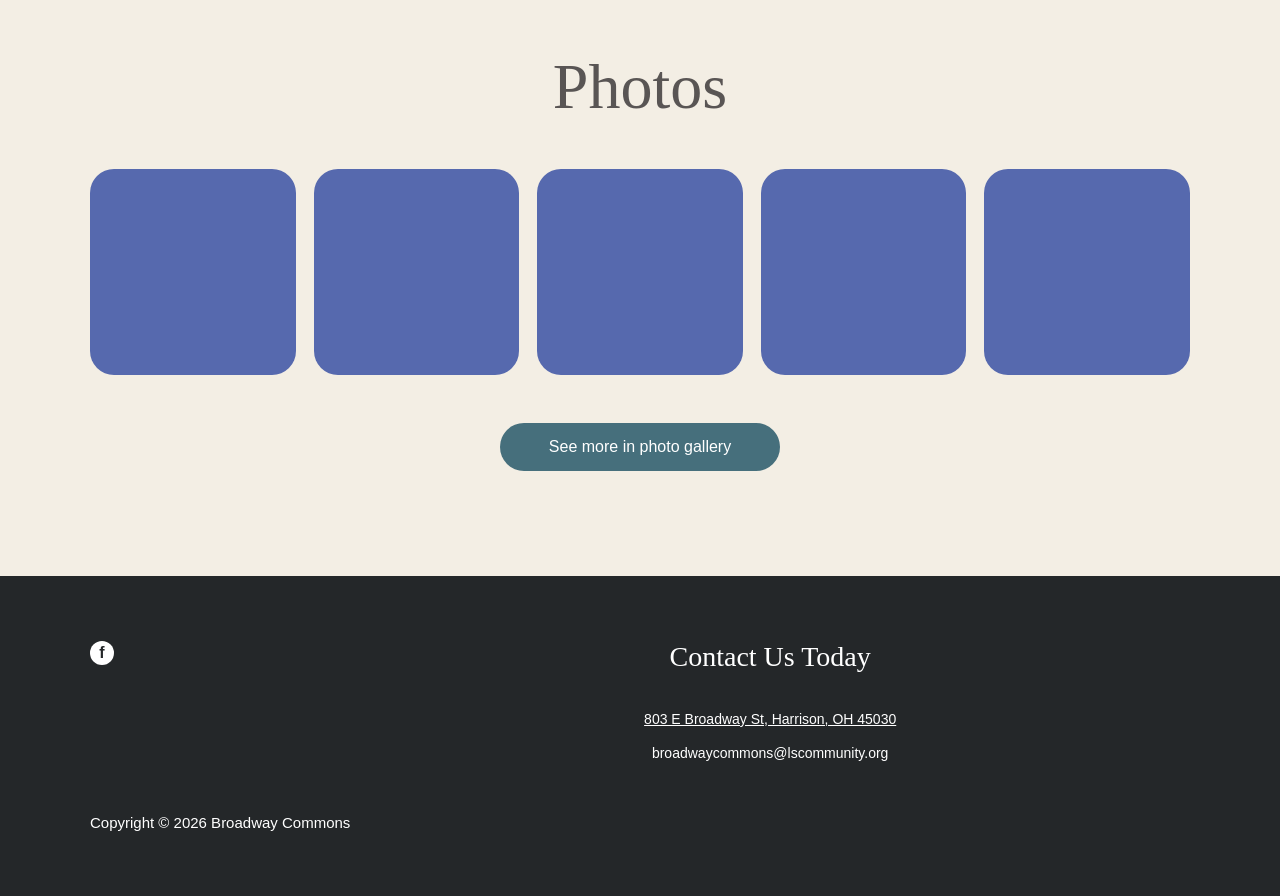
==== commit 549a76ea: "Update index.html" ====
--- a/index.html
+++ b/index.html
@@ -169,8 +169,9 @@
         <h2>Contact Us Today</h2>
 
         <address>
-          <span>803 E Broadway St,
-Harrison, OH 45030</span>
+          <span><a href="https://www.google.com/maps/place/803+E+Broadway+St,+Harrison,+OH+45030/@39.2612509,-84.8124154,17z/data=!3m1!4b1!4m6!3m5!1s0x88402db15f5c98f7:0x6daa635205a63a54!8m2!3d39.2612509!4d-84.8098405!16s%2Fg%2F11c25mgvrq?entry=ttu&g_ep=EgoyMDI2MTExNi4wIKXMDSoASAFQAw%3D%3D"> 
+            803 E Broadway St,
+Harrison, OH 45030 <a></span>
           <span>broadwaycommons@lscommunity.org</span>
         </address>
       </div>
